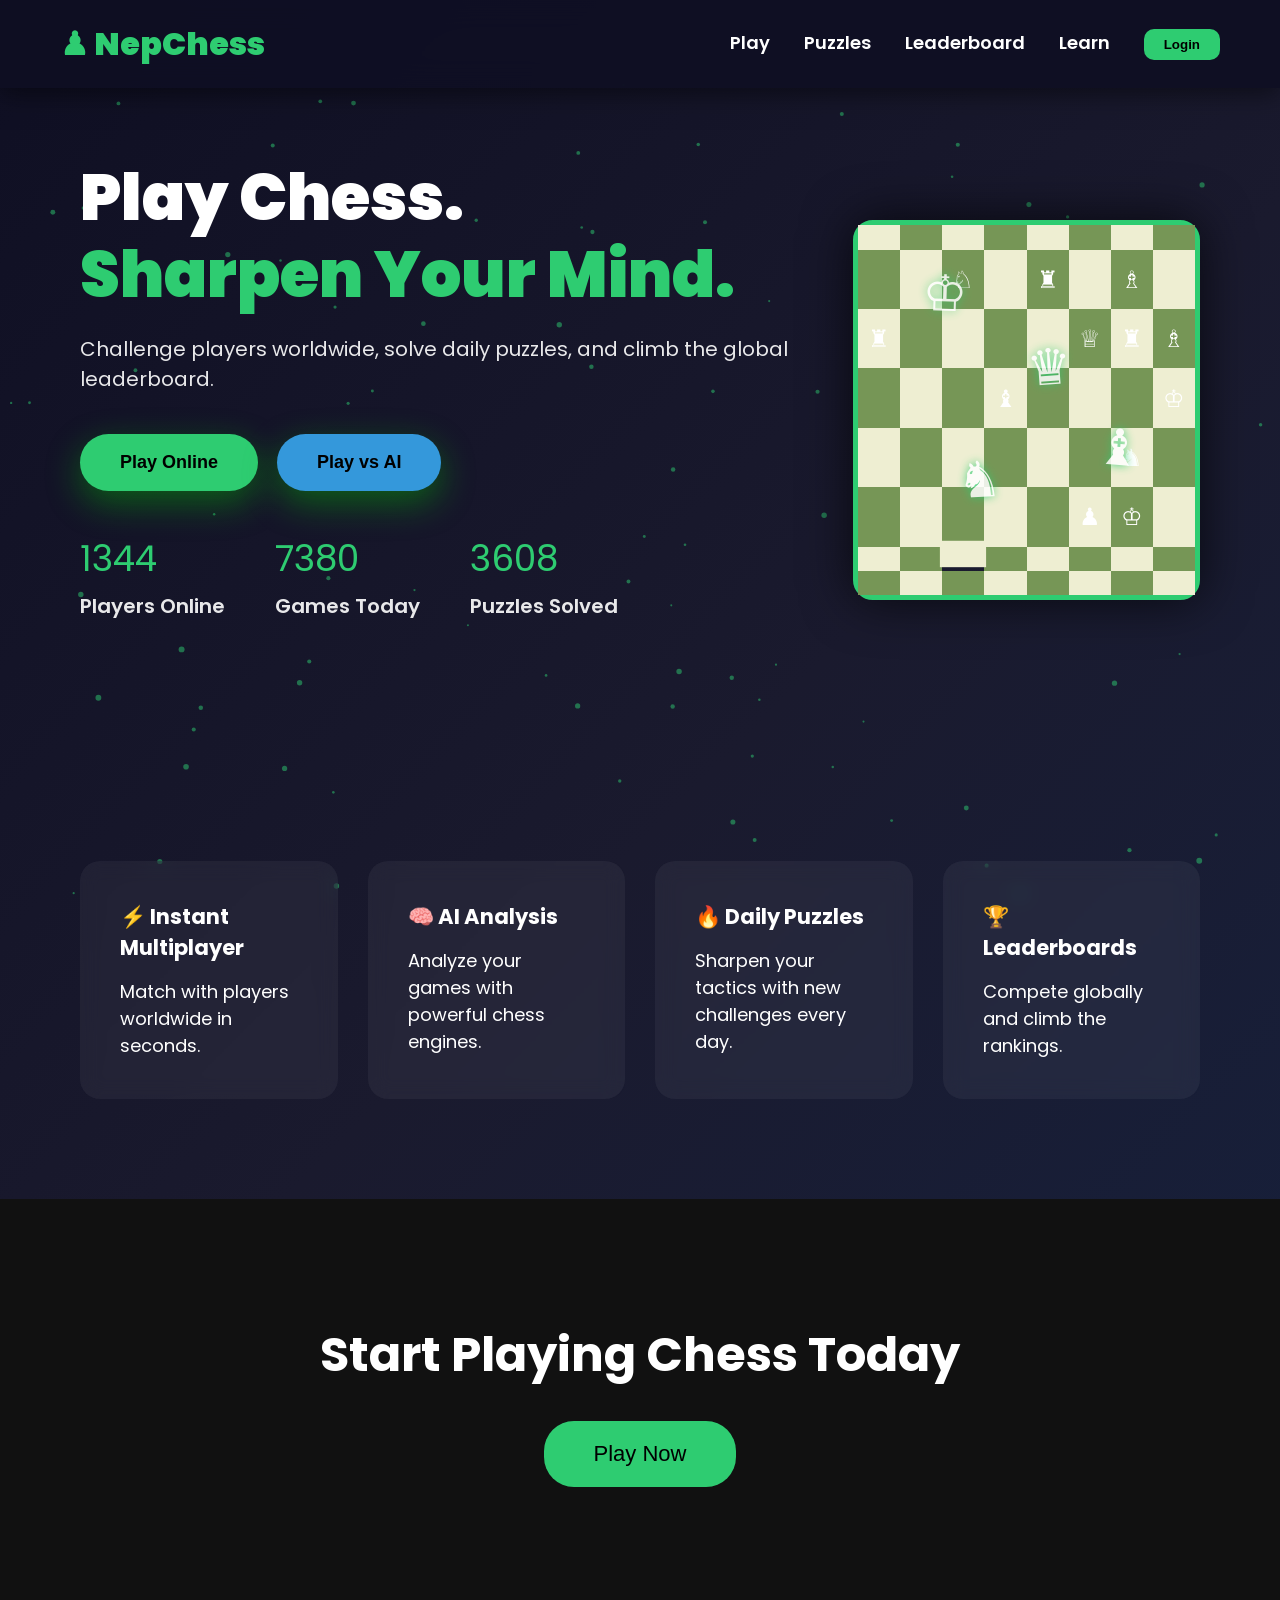
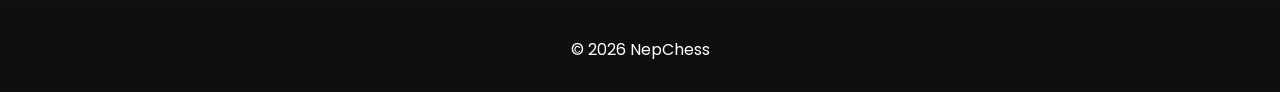
==== public/index.html @ e79da728 "Add files via upload" ====
<!DOCTYPE html>
<html lang="en">
<head>
<meta charset="UTF-8">
<meta name="viewport" content="width=device-width, initial-scale=1.0">
<title>NepChess | Play Chess Online</title>

<!-- Google Fonts -->
<link href="https://fonts.googleapis.com/css2?family=Poppins:wght@400;600;700;900&display=swap" rel="stylesheet">

<style>
/* Reset and body */
* { margin:0; padding:0; box-sizing:border-box; }
body {
  font-family: 'Poppins', sans-serif;
  background: linear-gradient(135deg,#0f0f23 0%,#1a1a2e 50%,#16213e 100%);
  color:white;
  overflow-x:hidden;
  position:relative;
}

/* Particle Background */
#particles{
  position:fixed;
  top:0; left:0;
  width:100%; height:100%;
  pointer-events:none;
  z-index:0;
}

/* Navbar */
.navbar{
  display:flex;
  justify-content:space-between;
  align-items:center;
  padding:20px 60px;
  background: rgba(15,15,35,0.95);
  backdrop-filter: blur(15px);
  position:fixed;
  width:100%;
  z-index:1000;
  box-shadow: 0 5px 25px rgba(0,0,0,0.5);
}
.navbar .logo{
  font-size:32px;
  font-weight:900;
  color:#2ecc71;
}
.nav-links a{
  margin-right:30px;
  text-decoration:none;
  color:white;
  font-weight:600;
  font-size:18px;
  transition:0.3s;
}
.nav-links a:hover{color:#2ecc71;}
.nav-links .login{
  padding:8px 20px;
  background:#2ecc71;
  border:none;
  border-radius:10px;
  cursor:pointer;
  font-weight:600;
}

/* Hero Section */
.hero{
  display:flex;
  justify-content:space-between;
  align-items:center;
  padding:160px 80px 100px 80px;
  z-index:1;
  position:relative;
}
.hero-left h1{
  font-size:64px;
  font-weight:900;
  line-height:1.2;
}
.hero-left h1 span{
  color:#2ecc71;
}
.hero-left p{
  font-size:20px;
  margin:20px 0 40px 0;
  opacity:0.9;
}
.hero-buttons button{
  padding:18px 40px;
  margin-right:15px;
  font-size:18px;
  border:none;
  border-radius:30px;
  cursor:pointer;
  font-weight:700;
  box-shadow:0 12px 35px rgba(0,204,0,0.4);
  transition: all 0.3s;
}
.hero-buttons .play-btn{background:#2ecc71;}
.hero-buttons .play-btn:hover{transform:translateY(-5px);}
.hero-buttons .ai-btn{background:#3498db;}
.hero-buttons .ai-btn:hover{transform:translateY(-5px);}

/* Live stats */
.live-stats{
  display:flex;
  gap:50px;
  margin-top:40px;
}
.live-stats span{
  font-size:36px;
  color:#2ecc71;
  display:block;
}
.live-stats p{
  margin-top:5px;
  font-weight:600;
}

/* Hero Board & Floating Pieces */
.hero-board-container{
  position:relative;
  width:380px;
  height:380px;
  perspective:1000px;
}
.hero-board{
  width:100%;
  height:100%;
  display:grid;
  grid-template-columns:repeat(8,1fr);
  border:5px solid #2ecc71;
  border-radius:20px;
  box-shadow:0 0 50px rgba(0,0,0,0.7);
  transition: transform 0.5s;
}
.hero-board div{
  display:flex;
  justify-content:center;
  align-items:center;
  font-size:24px;
  transition:0.3s;
}
.hero-board div:hover{
  transform:translateY(-5px) scale(1.1);
}
.floating-pieces{
  position:absolute;
  top:0; left:0; width:100%; height:100%;
  pointer-events:none;
}
.floating-pieces .piece{
  position:absolute;
  font-size:50px;
  opacity:0.85;
  animation: floatPiece 6s ease-in-out infinite;
  text-shadow:0 0 10px #2ecc71;
}
@keyframes floatPiece{
  0%{ transform:translateY(0px) rotate(0deg);}
  25%{ transform:translateY(-10px) rotate(10deg);}
  50%{ transform:translateY(5px) rotate(-10deg);}
  75%{ transform:translateY(-5px) rotate(5deg);}
  100%{ transform:translateY(0px) rotate(0deg);}
}

/* Feature Section */
.features{
  display:grid;
  grid-template-columns:repeat(4,1fr);
  gap:30px;
  padding:100px 80px;
}
.feature-card{
  background: rgba(255,255,255,0.05);
  padding:40px;
  border-radius:20px;
  transition:0.3s;
  backdrop-filter:blur(10px);
  font-size:18px;
}
.feature-card h3{margin-bottom:15px;}
.feature-card:hover{
  transform:translateY(-10px);
  background: rgba(255,255,255,0.1);
}

/* CTA Section */
.cta{
  text-align:center;
  padding:120px;
  background:#111;
}
.cta h2{
  font-size:48px;
  margin-bottom:30px;
}
.cta button{
  padding:20px 50px;
  font-size:22px;
  background:#2ecc71;
  border:none;
  border-radius:30px;
  cursor:pointer;
}

/* Footer */
footer{
  text-align:center;
  padding:30px;
  background:#0f0f0f;
}

/* Responsive */
@media (max-width:1200px){
  .hero{flex-direction:column;gap:50px;}
  .features{grid-template-columns:repeat(2,1fr);}
}
@media (max-width:768px){
  .features{grid-template-columns:1fr;}
  .hero-left h1{font-size:48px;}
  .hero-left p{font-size:18px;}
}

</style>
</head>
<body>

<!-- Particle Canvas -->
<canvas id="particles"></canvas>

<!-- Navbar -->
<nav class="navbar">
  <div class="logo">♟ NepChess</div>
  <div class="nav-links">
    <a href="#">Play</a>
    <a href="#">Puzzles</a>
    <a href="#">Leaderboard</a>
    <a href="#">Learn</a>
    <button class="login">Login</button>
  </div>
</nav>

<!-- Hero Section -->
<section class="hero">
  <div class="hero-left">
    <h1>Play Chess.<br><span>Sharpen Your Mind.</span></h1>
    <p>Challenge players worldwide, solve daily puzzles, and climb the global leaderboard.</p>
    <div class="hero-buttons">
      <button onclick="playNow()" class="play-btn">Play Online</button>
      <button class="ai-btn" onclick="window.location.href='puzzles.html'">Play vs AI</button>
    </div>
    <div class="live-stats">
      <div>
        <span id="players">0</span>
        <p>Players Online</p>
      </div>
      <div>
        <span id="games">0</span>
        <p>Games Today</p>
      </div>
      <div>
        <span id="puzzles">0</span>
        <p>Puzzles Solved</p>
      </div>
    </div>
  </div>

  <div class="hero-board-container">
    <div id="heroBoard" class="hero-board"></div>
    <div class="floating-pieces">
      <div class="piece" style="top:10%; left:20%;">♔</div>
      <div class="piece" style="top:30%; left:50%;">♛</div>
      <div class="piece" style="top:60%; left:30%;">♞</div>
      <div class="piece" style="top:50%; left:70%;">♝</div>
    </div>
  </div>
</section>

<!-- Features -->
<section class="features">
  <div class="feature-card">
    <h3>⚡ Instant Multiplayer</h3>
    <p>Match with players worldwide in seconds.</p>
  </div>

  <div class="feature-card">
    <h3>🧠 AI Analysis</h3>
    <p>Analyze your games with powerful chess engines.</p>
  </div>

  <div class="feature-card">
    <h3>🔥 Daily Puzzles</h3>
    <p>Sharpen your tactics with new challenges every day.</p>
  </div>

  <div class="feature-card">
    <h3>🏆 Leaderboards</h3>
    <p>Compete globally and climb the rankings.</p>
  </div>
</section>

<!-- CTA -->
<section class="cta">
  <h2>Start Playing Chess Today</h2>
  <button onclick="playNow()">Play Now</button>
</section>

<!-- Footer -->
<footer>
  <p>© 2026 NepChess</p>
</footer>

<script>
// Redirect to your play page
function playNow(){ window.location="leaderboard.html"; }

// Animate live stats
function counter(id,end){
  let el=document.getElementById(id); let n=0;
  let interval=setInterval(()=>{
    n+=Math.ceil(end/100);
    if(n>=end){ n=end; clearInterval(interval); }
    el.innerText=n;
  },20);
}
counter("players",1543);
counter("games",8921);
counter("puzzles",4321);

// Hero board preview with interactive hover
const board=document.getElementById("heroBoard");
const pieces=["♜","♞","♝","♛","♚","♟","♖","♘","♗","♕","♔","♙"];
for(let r=0;r<8;r++){
  for(let c=0;c<8;c++){
    let sq=document.createElement("div");
    sq.style.background=(r+c)%2?"#769656":"#eeeed2";
    if(Math.random()<0.15){ sq.innerHTML=pieces[Math.floor(Math.random()*pieces.length)]; }
    board.appendChild(sq);
  }
}

// Animate hero board pieces slightly
setInterval(()=>{
  let squares=document.querySelectorAll("#heroBoard div");
  let random=squares[Math.floor(Math.random()*squares.length)];
  random.style.transform="translateY(-5px) scale(1.1)";
  setTimeout(()=>{random.style.transform="translateY(0px) scale(1)";},300);
},700);

// Floating pieces subtle movement
const floatingPieces=document.querySelectorAll(".floating-pieces .piece");
setInterval(()=>{
  floatingPieces.forEach(p=>{
    p.style.transform=`translateY(${Math.random()*10-5}px) rotate(${Math.random()*20-10}deg)`;
  });
},1000);

// Particle background
const canvas = document.getElementById("particles");
const ctx = canvas.getContext("2d");
canvas.width = window.innerWidth;
canvas.height = window.innerHeight;
let particlesArray=[];
class Particle{
  constructor(){
    this.x=Math.random()*canvas.width;
    this.y=Math.random()*canvas.height;
    this.size=Math.random()*2+1;
    this.speedX=Math.random()*1-0.5;
    this.speedY=Math.random()*1-0.5;
  }
  update(){ this.x+=this.speedX; this.y+=this.speedY;
    if(this.x>canvas.width)this.x=0; if(this.x<0)this.x=canvas.width;
    if(this.y>canvas.height)this.y=0; if(this.y<0)this.y=canvas.height;
  }
  draw(){ ctx.fillStyle="rgba(46,204,113,0.5)"; ctx.beginPath();
    ctx.arc(this.x,this.y,this.size,0,Math.PI*2); ctx.fill(); }
}
function initParticles(){ particlesArray=[]; for(let i=0;i<100;i++){ particlesArray.push(new Particle()); } }
function animateParticles(){ ctx.clearRect(0,0,canvas.width,canvas.height);
  particlesArray.forEach(p=>{p.update();p.draw();});
  requestAnimationFrame(animateParticles);
}
initParticles();
animateParticles();
window.addEventListener("resize",()=>{ canvas.width=window.innerWidth; canvas.height=window.innerHeight; initParticles(); });
</script>
</body>
</html>
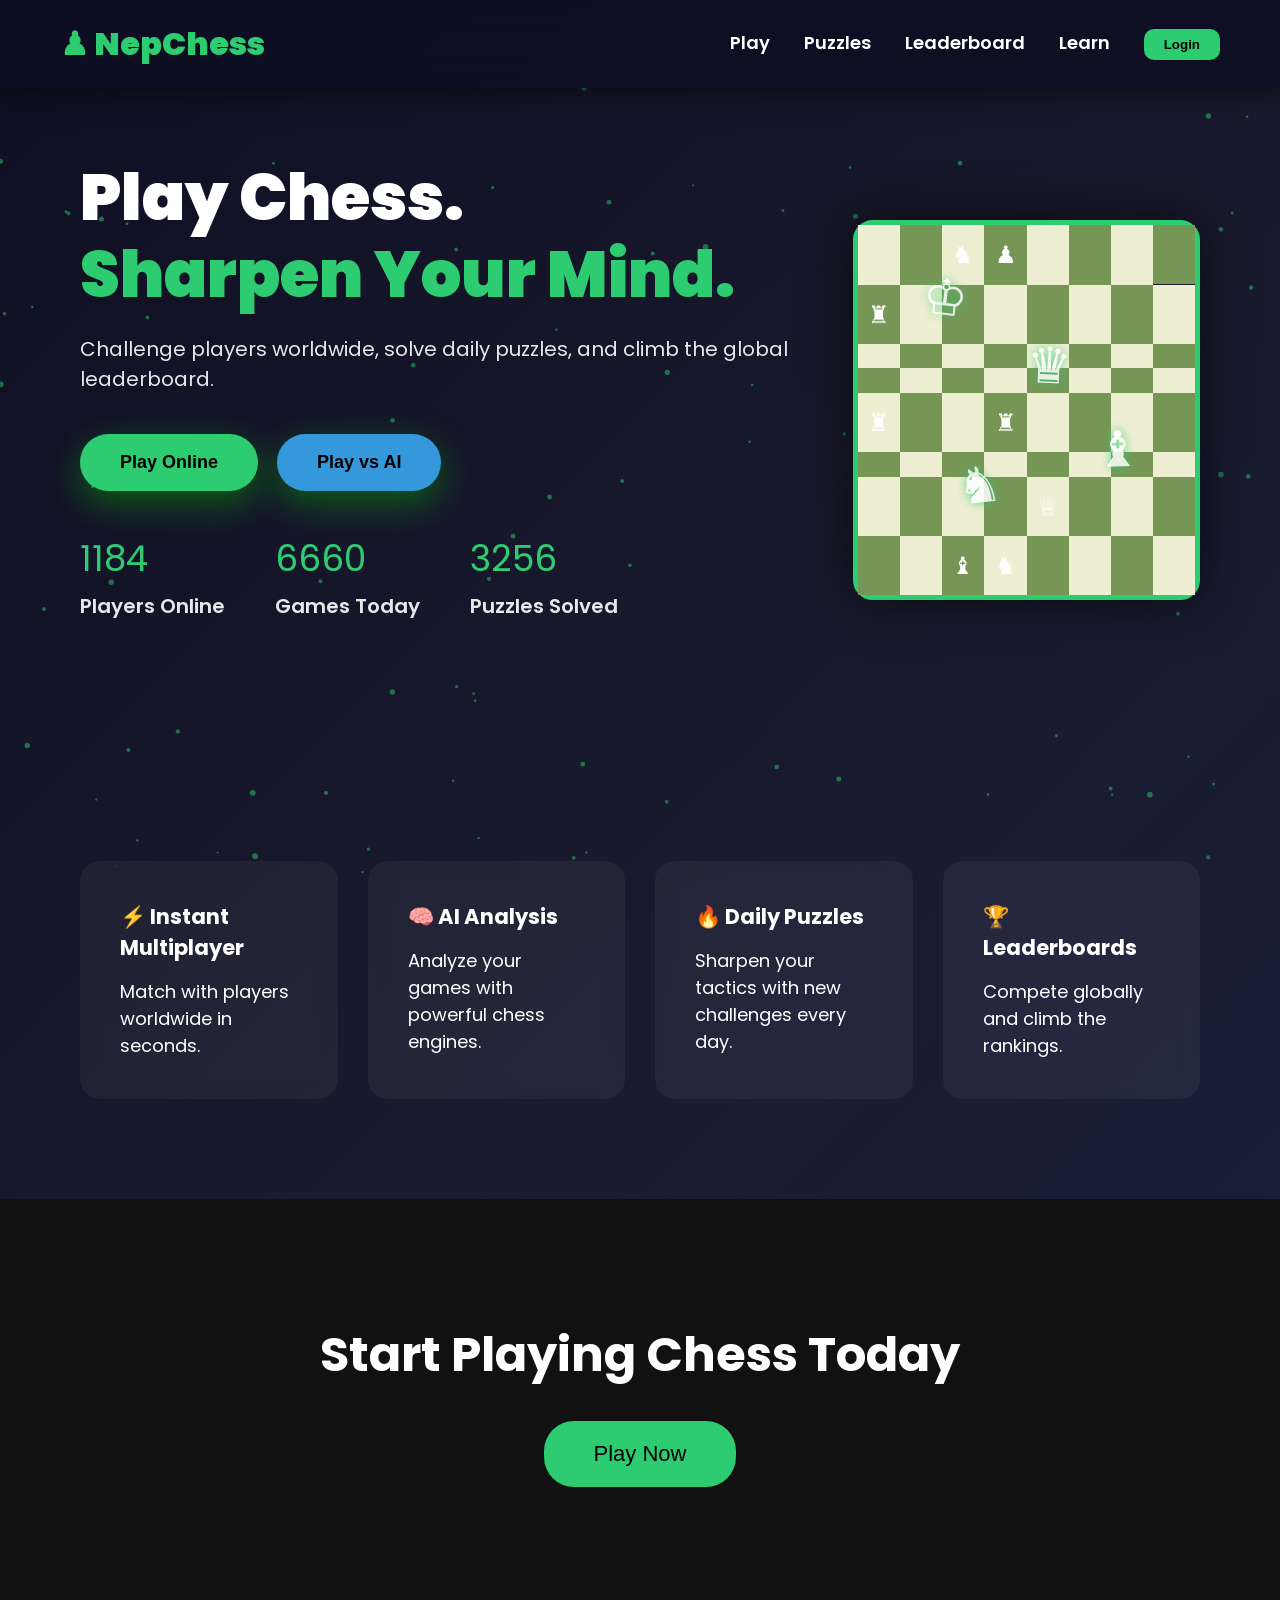
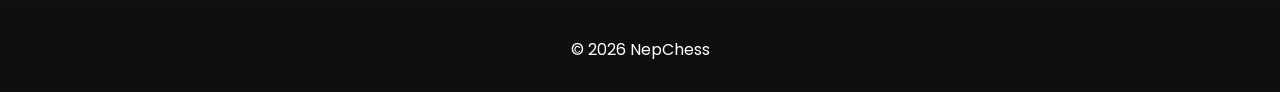
==== commit dddcdd81: "Update index.html" ====
--- a/public/index.html
+++ b/public/index.html
@@ -235,7 +235,7 @@
 <nav class="navbar">
   <div class="logo">♟ NepChess</div>
   <div class="nav-links">
-    <a href="#">Play</a>
+    <a href="leaderboard.html">Play</a>
     <a href="#">Puzzles</a>
     <a href="#">Leaderboard</a>
     <a href="#">Learn</a>
@@ -389,4 +389,4 @@
 window.addEventListener("resize",()=>{ canvas.width=window.innerWidth; canvas.height=window.innerHeight; initParticles(); });
 </script>
 </body>
-</html>+</html>
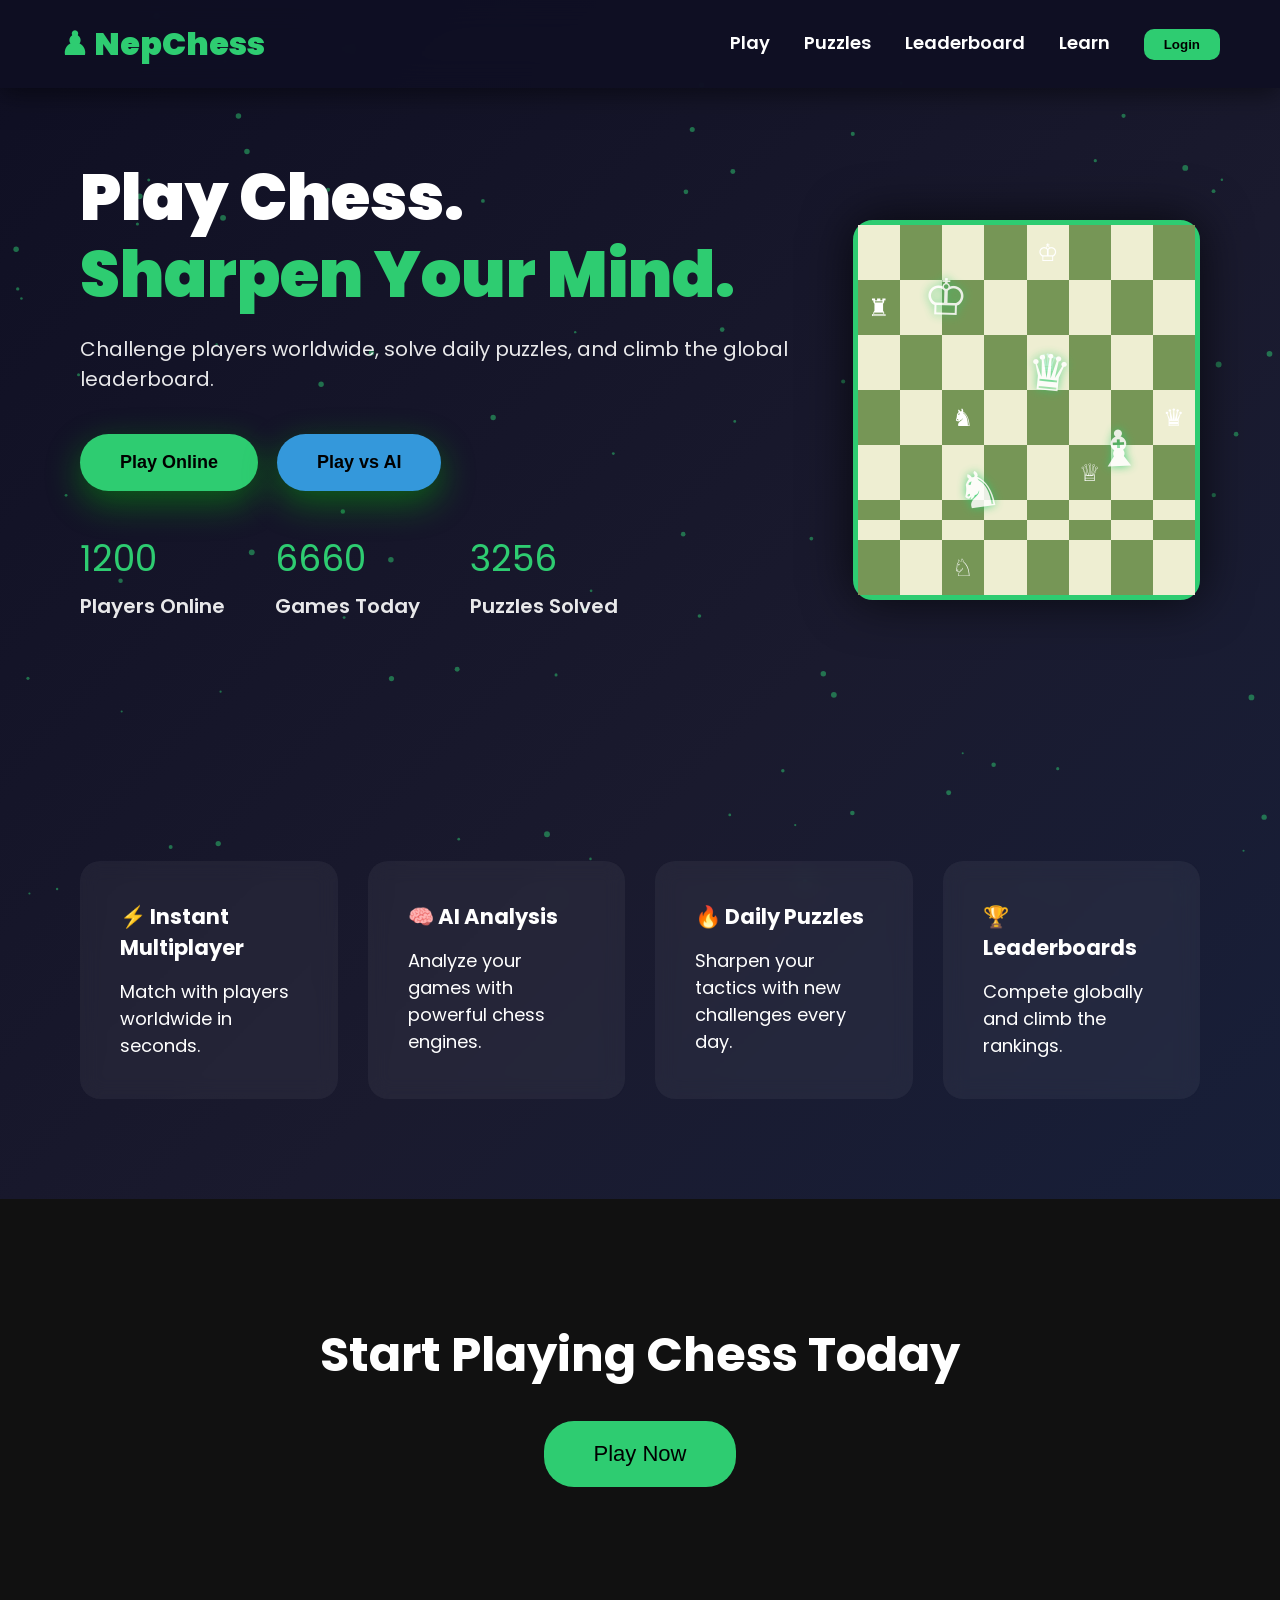
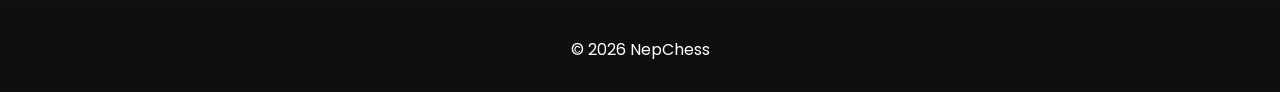
==== commit 438550b1: "Add files via upload" ====
--- a/public/index.html
+++ b/public/index.html
@@ -389,4 +389,4 @@
 window.addEventListener("resize",()=>{ canvas.width=window.innerWidth; canvas.height=window.innerHeight; initParticles(); });
 </script>
 </body>
-</html>
+</html>
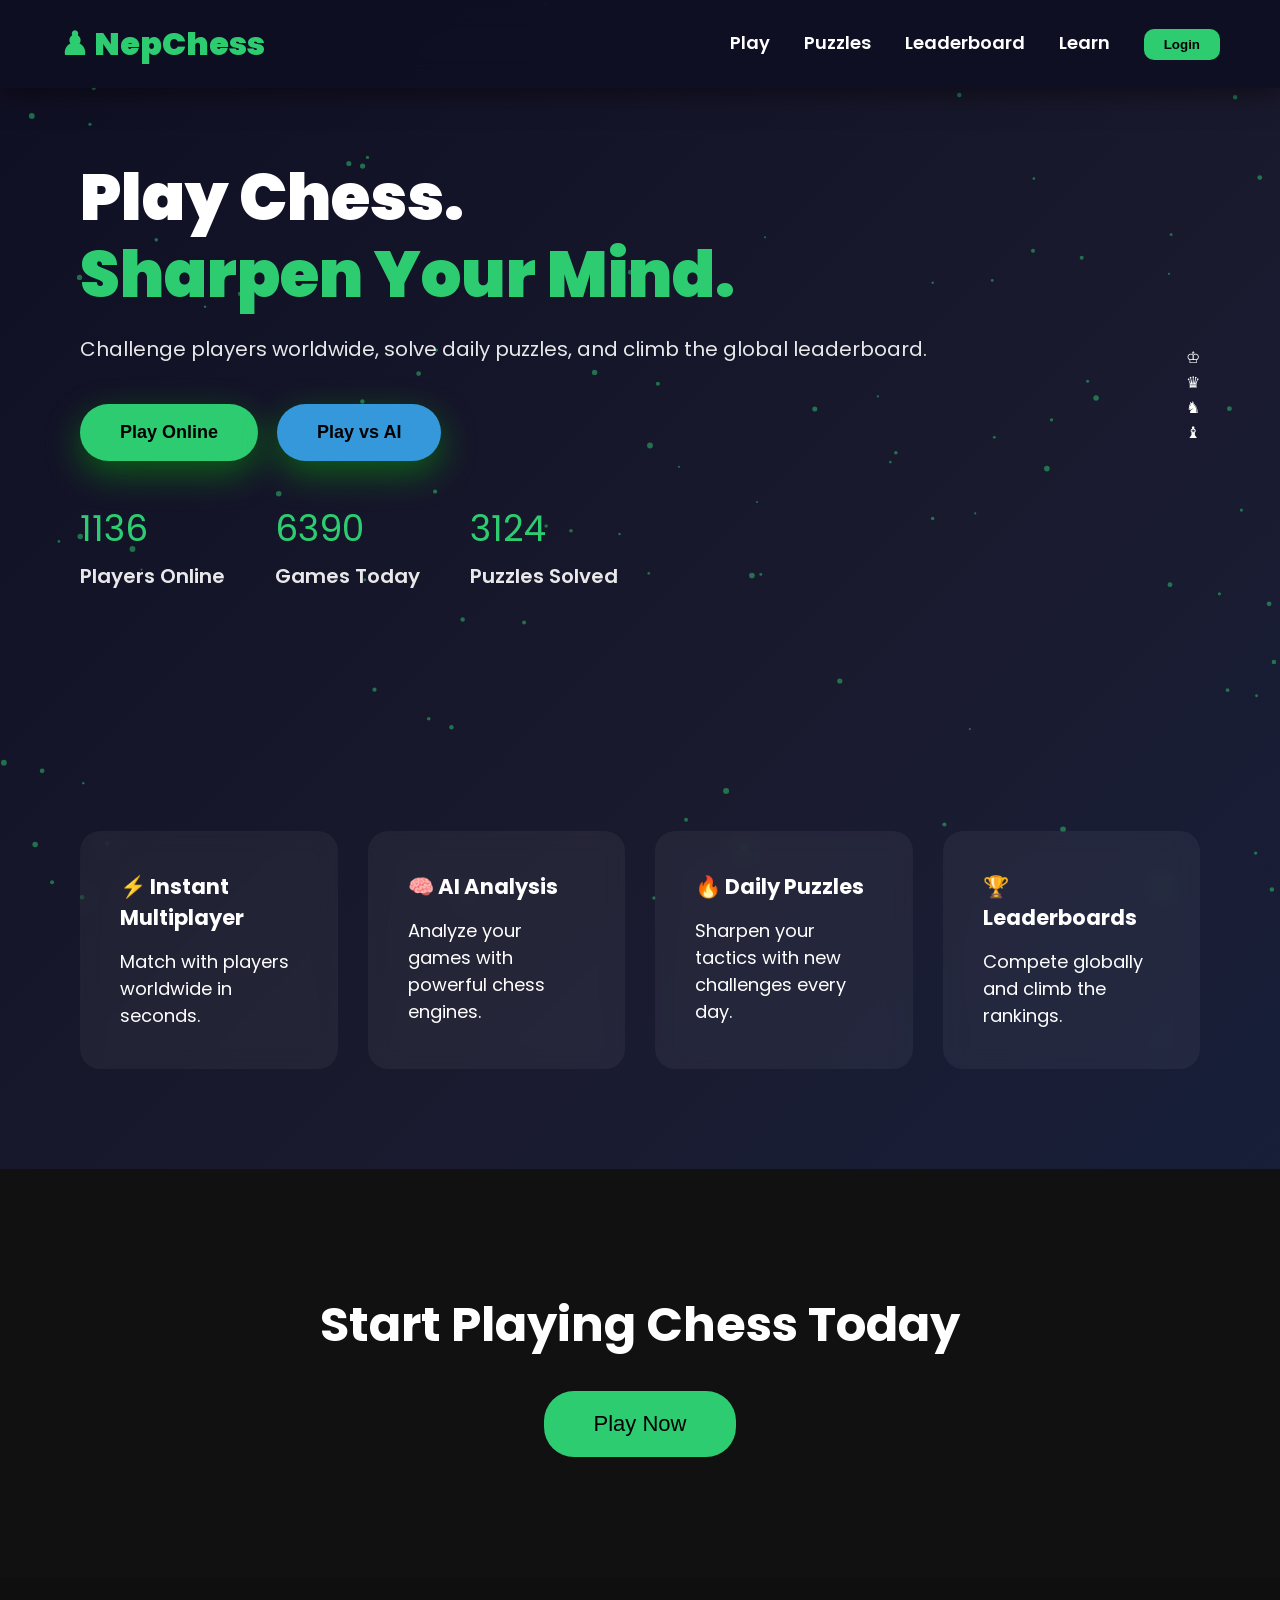
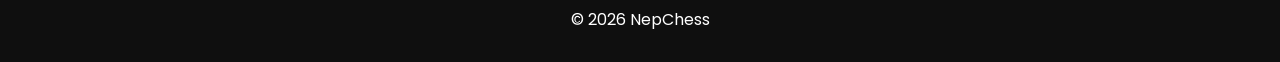
==== commit 60d48cf0: "Add files via upload" ====
--- a/public/index.html
+++ b/public/index.html
@@ -27,6 +27,196 @@
   width:100%; height:100%;
   pointer-events:none;
   z-index:0;
+}
+/* ===== MOBILE INTERACTIVITY + UX IMPROVEMENTS (NO COLOR CHANGES) ===== */
+
+/* Hamburger button */
+.menu-toggle {
+  display: none;
+  flex-direction: column;
+  cursor: pointer;
+  gap: 5px;
+}
+
+.menu-toggle span {
+  width: 28px;
+  height: 3px;
+  background: white;
+  border-radius: 5px;
+  transition: 0.3s;
+}
+
+/* Animate to X */
+.menu-toggle.active span:nth-child(1) {
+  transform: rotate(45deg) translate(5px, 5px);
+}
+.menu-toggle.active span:nth-child(2) {
+  opacity: 0;
+}
+.menu-toggle.active span:nth-child(3) {
+  transform: rotate(-45deg) translate(6px, -6px);
+}
+
+/* Show hamburger on mobile */
+@media (max-width: 768px) {
+  .menu-toggle {
+    display: flex;
+  }
+
+  .nav-links {
+    position: absolute;
+    top: 70px;
+    right: 0;
+    width: 100%;
+    background: rgba(15,15,35,0.98);
+    flex-direction: column;
+    align-items: center;
+    display: none;
+    padding: 20px 0;
+  }
+
+  .nav-links.active {
+    display: flex;
+  }
+}
+
+/* Smooth scrolling */
+html {
+  scroll-behavior: smooth;
+}
+
+/* Improve touch targets */
+button, a {
+  touch-action: manipulation;
+}
+
+/* Navbar mobile */
+@media (max-width: 768px) {
+  .navbar {
+    padding: 15px 20px;
+  }
+
+  .nav-links {
+    position: absolute;
+    top: 70px;
+    right: 0;
+    width: 100%;
+    background: rgba(15,15,35,0.98);
+    flex-direction: column;
+    align-items: center;
+    display: none;
+    padding: 20px 0;
+  }
+
+  .nav-links.active {
+    display: flex;
+  }
+
+  .nav-links a {
+    margin: 15px 0;
+    font-size: 20px;
+  }
+
+  .nav-links .login {
+    margin-top: 10px;
+  }
+}
+
+/* Hero responsiveness */
+@media (max-width: 768px) {
+  .hero {
+    padding: 120px 20px 60px 20px;
+    text-align: center;
+  }
+
+  .hero-buttons button {
+    width: 100%;
+    margin: 10px 0;
+  }
+
+  .live-stats {
+    justify-content: center;
+    flex-wrap: wrap;
+    gap: 25px;
+  }
+}
+
+/* Board responsiveness */
+@media (max-width: 768px) {
+  .hero-board-container {
+    width: 90vw;
+    height: 90vw;
+    max-width: 320px;
+    max-height: 320px;
+  }
+}
+
+/* Tap animations (mobile feedback) */
+button:active {
+  transform: scale(0.95);
+}
+
+.feature-card:active {
+  transform: scale(0.97);
+}
+
+/* Hover fallback for touch devices */
+@media (hover: none) {
+  .hero-board div:hover {
+    transform: none;
+  }
+
+  .feature-card:hover {
+    transform: none;
+  }
+}
+
+/* Scroll reveal animation */
+.feature-card,
+.hero-left,
+.hero-board-container,
+.cta {
+  opacity: 0;
+  transform: translateY(40px);
+  transition: all 0.6s ease;
+}
+
+.feature-card.visible,
+.hero-left.visible,
+.hero-board-container.visible,
+.cta.visible {
+  opacity: 1;
+  transform: translateY(0);
+}
+
+/* Floating pieces smoother on mobile */
+.floating-pieces .piece {
+  will-change: transform;
+}
+
+/* Prevent overflow issues */
+body, html {
+  max-width: 100%;
+  overflow-x: hidden;
+}
+
+/* Better button spacing on small screens */
+@media (max-width: 480px) {
+  .hero-left h1 {
+    font-size: 36px;
+  }
+
+  .hero-left p {
+    font-size: 16px;
+  }
+
+  .cta h2 {
+    font-size: 32px;
+  }
+
+  .cta {
+    padding: 80px 20px;
+  }
 }
 
 /* Navbar */
@@ -119,52 +309,6 @@
   font-weight:600;
 }
 
-/* Hero Board & Floating Pieces */
-.hero-board-container{
-  position:relative;
-  width:380px;
-  height:380px;
-  perspective:1000px;
-}
-.hero-board{
-  width:100%;
-  height:100%;
-  display:grid;
-  grid-template-columns:repeat(8,1fr);
-  border:5px solid #2ecc71;
-  border-radius:20px;
-  box-shadow:0 0 50px rgba(0,0,0,0.7);
-  transition: transform 0.5s;
-}
-.hero-board div{
-  display:flex;
-  justify-content:center;
-  align-items:center;
-  font-size:24px;
-  transition:0.3s;
-}
-.hero-board div:hover{
-  transform:translateY(-5px) scale(1.1);
-}
-.floating-pieces{
-  position:absolute;
-  top:0; left:0; width:100%; height:100%;
-  pointer-events:none;
-}
-.floating-pieces .piece{
-  position:absolute;
-  font-size:50px;
-  opacity:0.85;
-  animation: floatPiece 6s ease-in-out infinite;
-  text-shadow:0 0 10px #2ecc71;
-}
-@keyframes floatPiece{
-  0%{ transform:translateY(0px) rotate(0deg);}
-  25%{ transform:translateY(-10px) rotate(10deg);}
-  50%{ transform:translateY(5px) rotate(-10deg);}
-  75%{ transform:translateY(-5px) rotate(5deg);}
-  100%{ transform:translateY(0px) rotate(0deg);}
-}
 
 /* Feature Section */
 .features{
@@ -241,6 +385,11 @@
     <a href="#">Learn</a>
     <button class="login">Login</button>
   </div>
+  <div class="menu-toggle" id="menuToggle">
+  <span></span>
+  <span></span>
+  <span></span>
+</div>
 </nav>
 
 <!-- Hero Section -->
@@ -314,6 +463,44 @@
 </footer>
 
 <script>
+
+  // Mobile navbar toggle
+document.addEventListener("DOMContentLoaded", () => {
+
+  // Hamburger toggle
+  const menuToggle = document.getElementById("menuToggle");
+  const navLinks = document.querySelector(".nav-links");
+
+  if (menuToggle && navLinks) {
+    menuToggle.addEventListener("click", () => {
+      menuToggle.classList.toggle("active");
+      navLinks.classList.toggle("active");
+    });
+  }
+
+  // Close menu on link click
+  document.querySelectorAll(".nav-links a").forEach(link => {
+    link.addEventListener("click", () => {
+      if (menuToggle && navLinks) {
+        menuToggle.classList.remove("active");
+        navLinks.classList.remove("active");
+      }
+    });
+  });
+
+  // Scroll reveal
+  const observer = new IntersectionObserver(entries => {
+    entries.forEach(entry => {
+      if(entry.isIntersecting){
+        entry.target.classList.add("visible");
+      }
+    });
+  });
+
+  document.querySelectorAll(".feature-card, .hero-left, .hero-board-container, .cta")
+    .forEach(el => observer.observe(el));
+
+});
 // Redirect to your play page
 function playNow(){ window.location="leaderboard.html"; }
 
@@ -330,33 +517,7 @@
 counter("games",8921);
 counter("puzzles",4321);
 
-// Hero board preview with interactive hover
-const board=document.getElementById("heroBoard");
-const pieces=["♜","♞","♝","♛","♚","♟","♖","♘","♗","♕","♔","♙"];
-for(let r=0;r<8;r++){
-  for(let c=0;c<8;c++){
-    let sq=document.createElement("div");
-    sq.style.background=(r+c)%2?"#769656":"#eeeed2";
-    if(Math.random()<0.15){ sq.innerHTML=pieces[Math.floor(Math.random()*pieces.length)]; }
-    board.appendChild(sq);
-  }
-}
-
-// Animate hero board pieces slightly
-setInterval(()=>{
-  let squares=document.querySelectorAll("#heroBoard div");
-  let random=squares[Math.floor(Math.random()*squares.length)];
-  random.style.transform="translateY(-5px) scale(1.1)";
-  setTimeout(()=>{random.style.transform="translateY(0px) scale(1)";},300);
-},700);
-
-// Floating pieces subtle movement
-const floatingPieces=document.querySelectorAll(".floating-pieces .piece");
-setInterval(()=>{
-  floatingPieces.forEach(p=>{
-    p.style.transform=`translateY(${Math.random()*10-5}px) rotate(${Math.random()*20-10}deg)`;
-  });
-},1000);
+
 
 // Particle background
 const canvas = document.getElementById("particles");
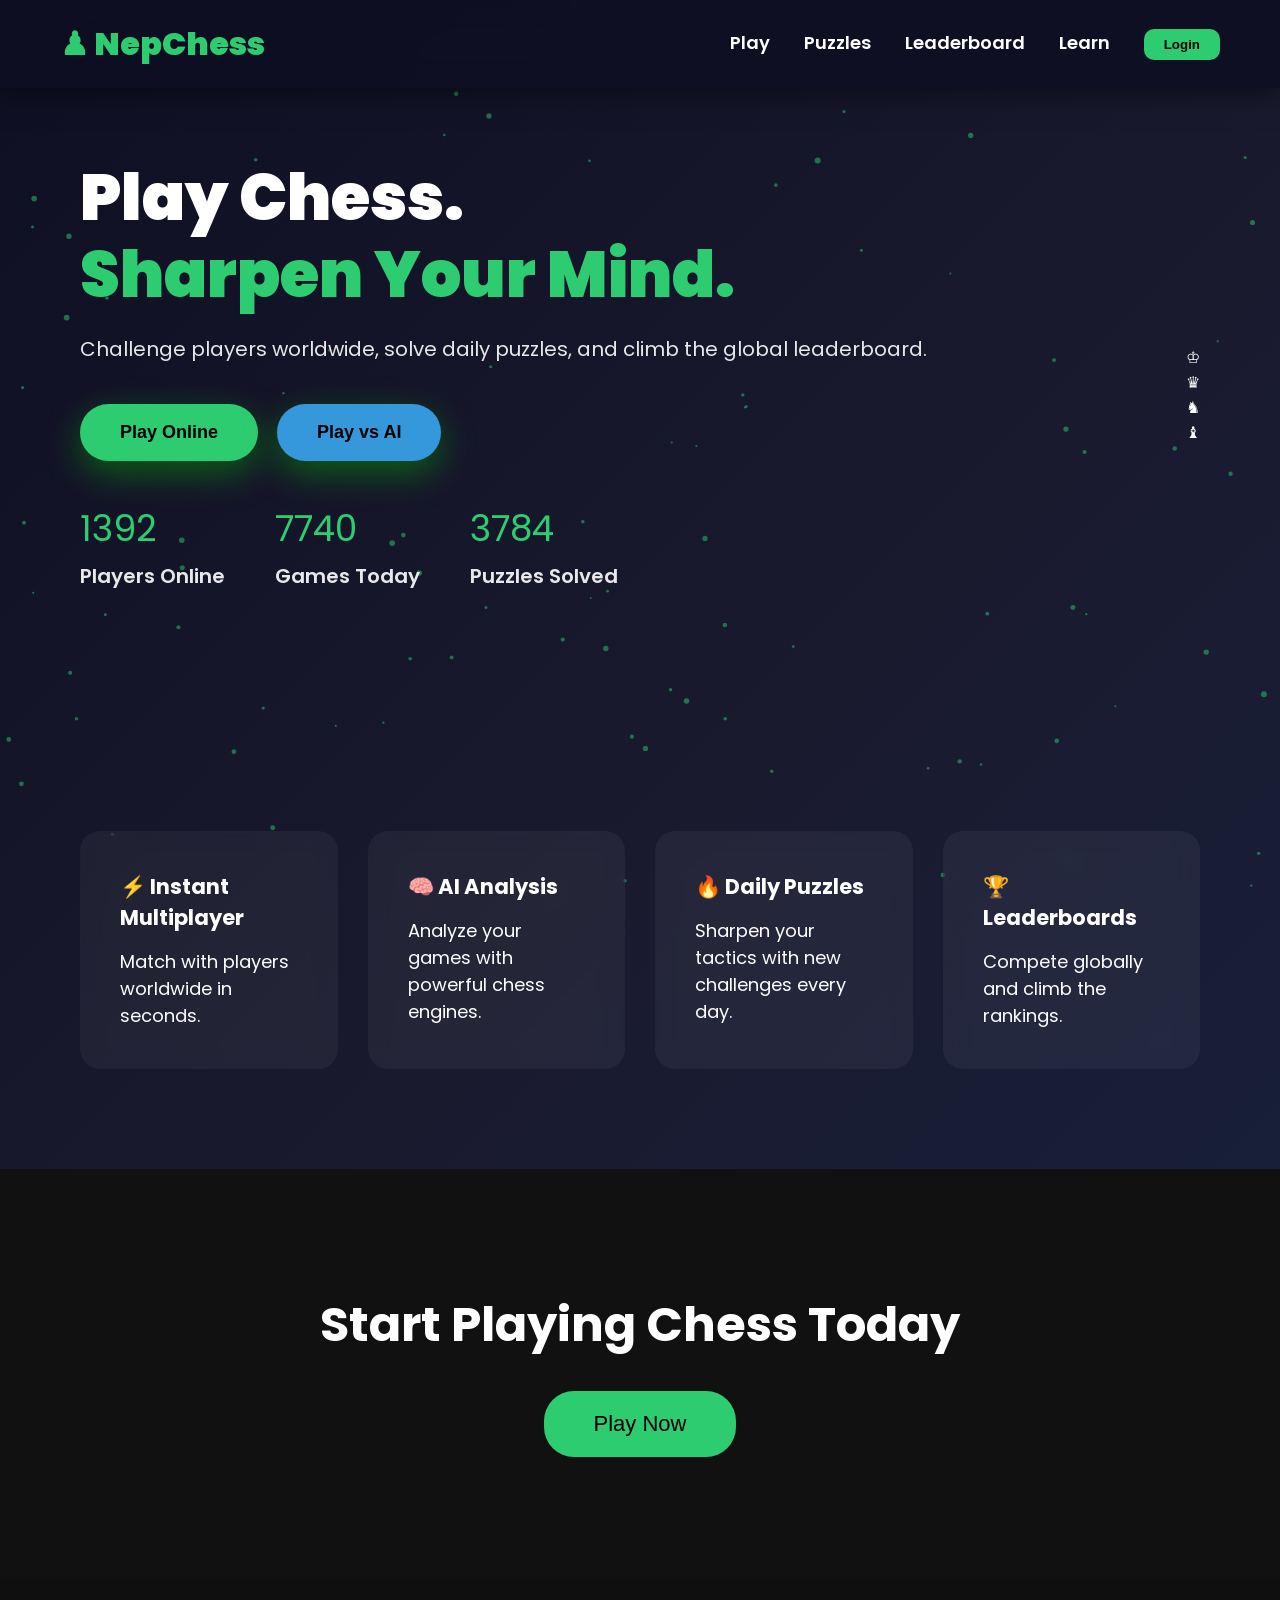
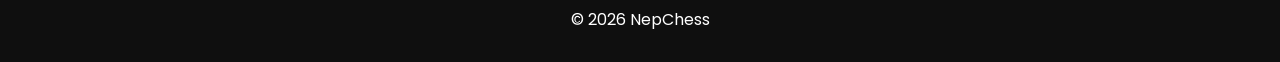
==== commit 849f6e1a: "Add files via upload" ====
--- a/public/index.html
+++ b/public/index.html
@@ -399,7 +399,7 @@
     <p>Challenge players worldwide, solve daily puzzles, and climb the global leaderboard.</p>
     <div class="hero-buttons">
       <button onclick="playNow()" class="play-btn">Play Online</button>
-      <button class="ai-btn" onclick="window.location.href='puzzles.html'">Play vs AI</button>
+      <button class="ai-btn" onclick="window.location.href='hame.html'">Play vs AI</button>
     </div>
     <div class="live-stats">
       <div>
